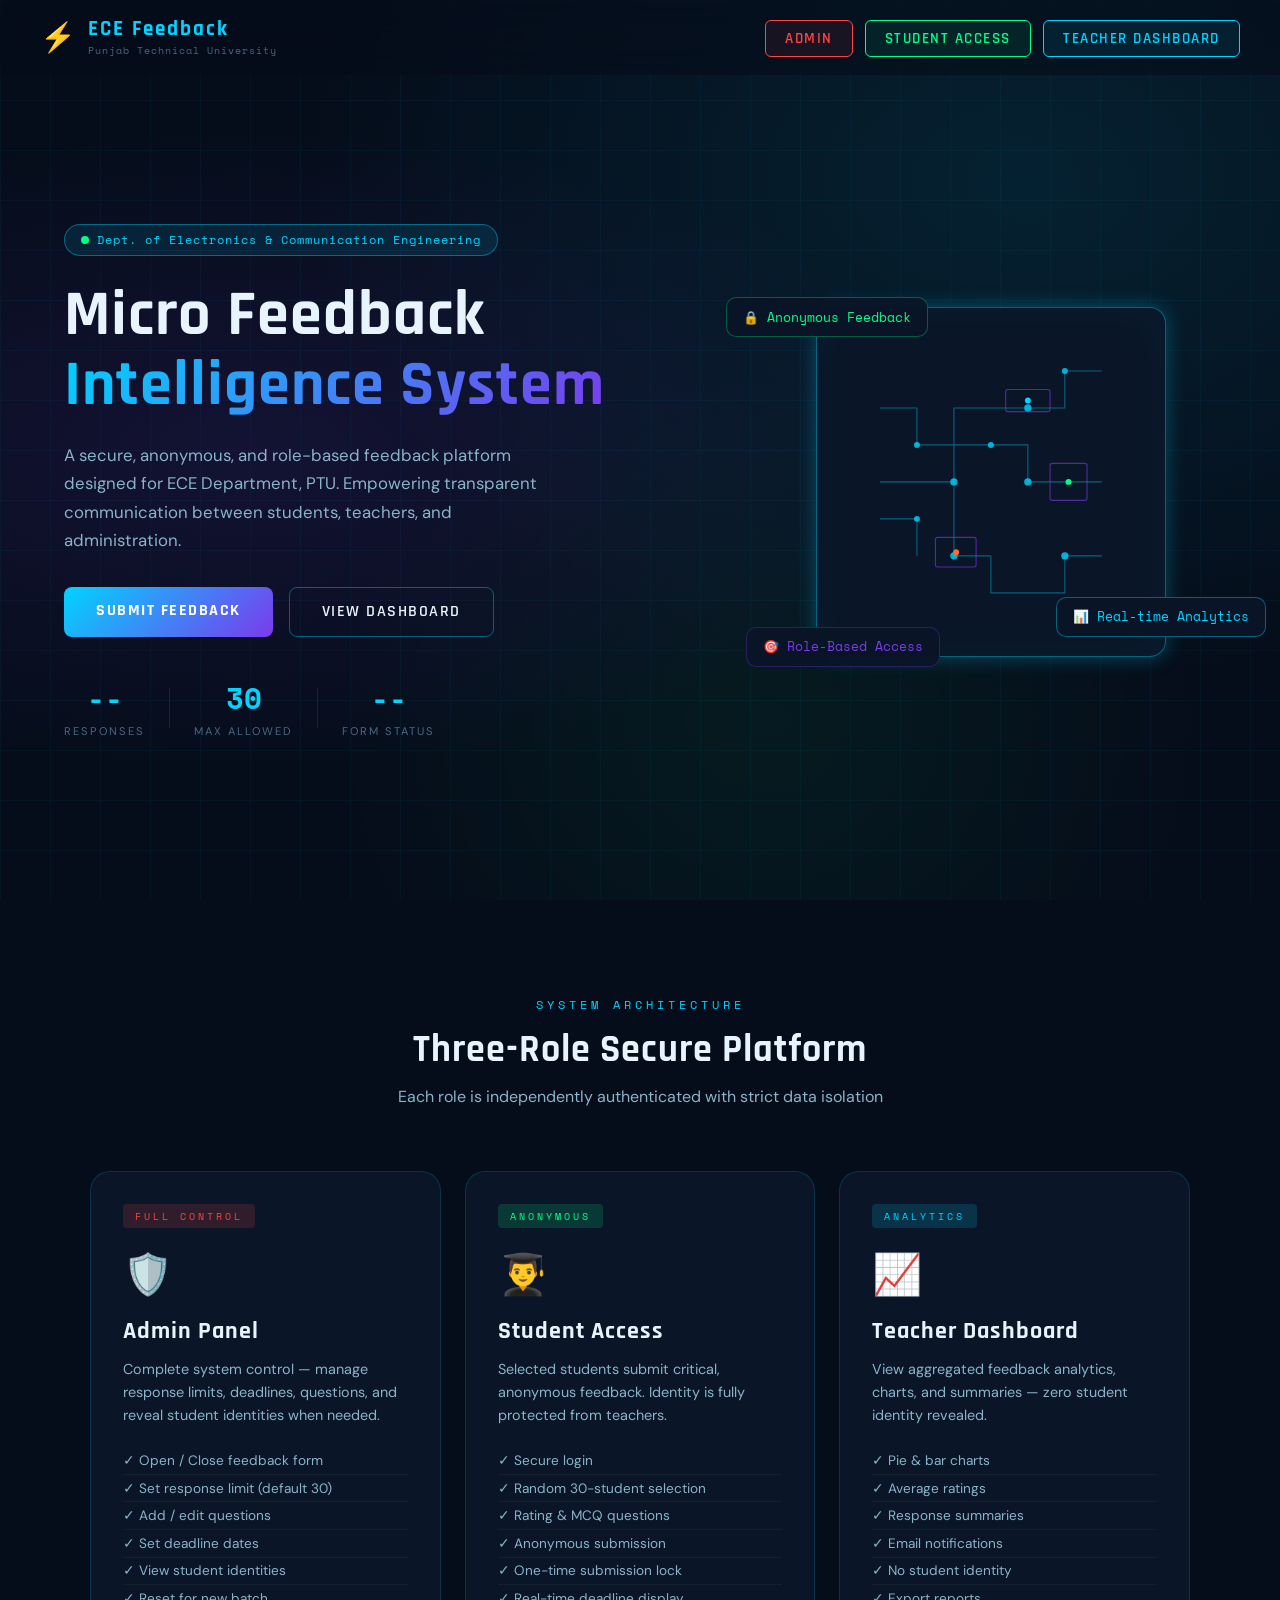
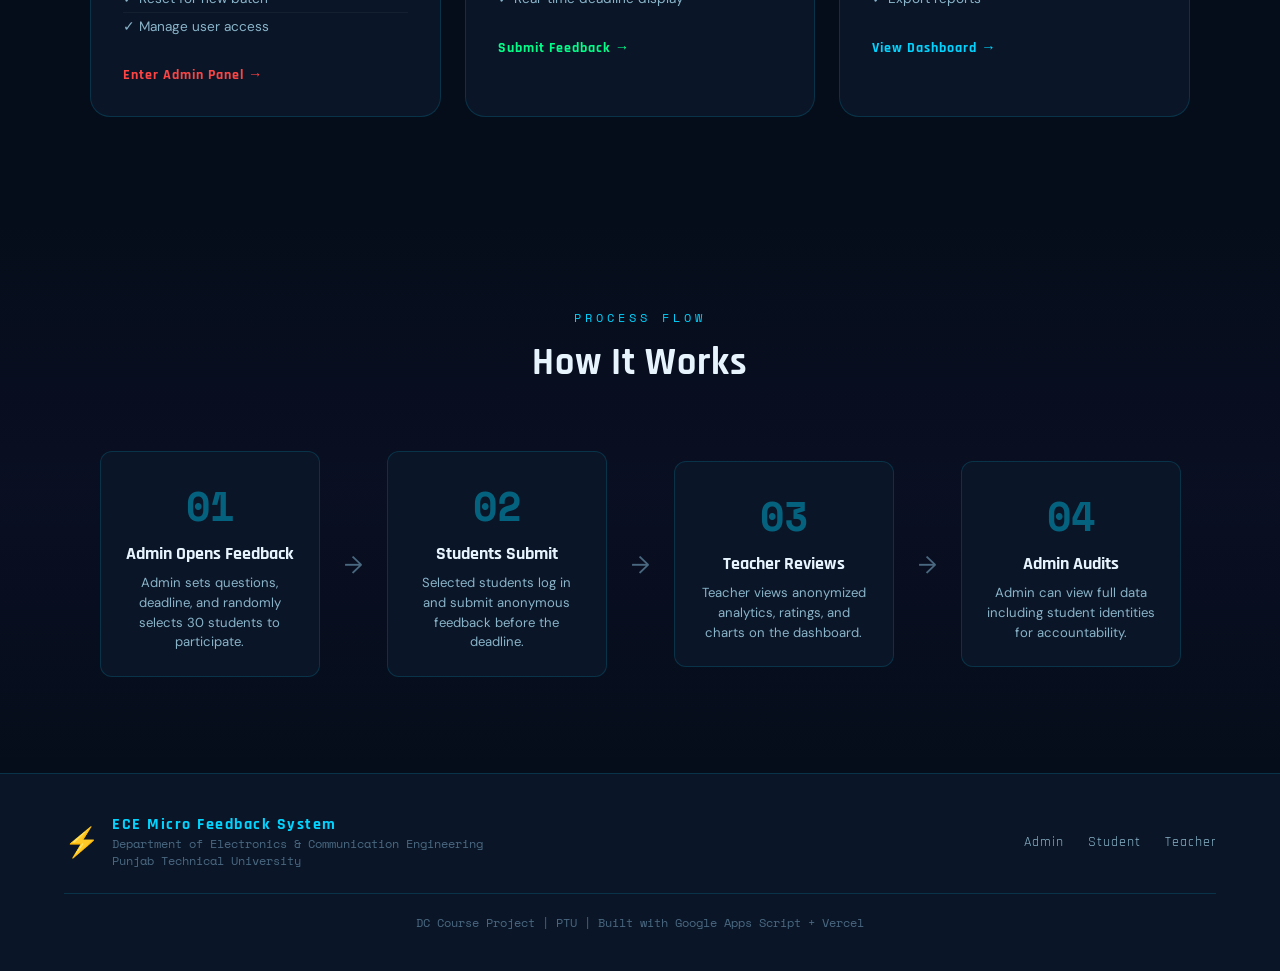
==== index.html @ 2b788782 "Add files via upload" ====
<!DOCTYPE html>
<html lang="en">
<head>
  <meta charset="UTF-8" />
  <meta name="viewport" content="width=device-width, initial-scale=1.0"/>
  <title>ECE Feedback System | PTU</title>
  <link rel="preconnect" href="https://fonts.googleapis.com">
  <link href="https://fonts.googleapis.com/css2?family=Rajdhani:wght@400;500;600;700&family=Space+Mono:wght@400;700&family=DM+Sans:wght@300;400;500;600&display=swap" rel="stylesheet">
  <link rel="stylesheet" href="src/styles/main.css">
</head>
<body>

<!-- ─── NAVBAR ─── -->
<nav class="navbar" id="navbar">
  <div class="nav-brand">
    <div class="brand-icon">⚡</div>
    <div>
      <div class="brand-title">ECE Feedback</div>
      <div class="brand-sub">Punjab Technical University</div>
    </div>
  </div>
  <ul class="nav-links">
    <li><a href="src/pages/admin.html" class="nav-btn btn-admin">Admin</a></li>
    <li><a href="src/pages/student.html" class="nav-btn btn-student">Student Access</a></li>
    <li><a href="src/pages/teacher.html" class="nav-btn btn-teacher">Teacher Dashboard</a></li>
  </ul>
  <div class="hamburger" id="hamburger">
    <span></span><span></span><span></span>
  </div>
</nav>

<!-- ─── HERO ─── -->
<section class="hero">
  <div class="hero-bg-grid"></div>
  <div class="hero-circuit"></div>
  <div class="hero-content">
    <div class="hero-badge">
      <span class="pulse-dot"></span>
      Dept. of Electronics & Communication Engineering
    </div>
    <h1 class="hero-title">
      Micro Feedback<br><span class="gradient-text">Intelligence System</span>
    </h1>
    <p class="hero-desc">
      A secure, anonymous, and role-based feedback platform designed for ECE Department, PTU.
      Empowering transparent communication between students, teachers, and administration.
    </p>
    <div class="hero-actions">
      <a href="src/pages/student.html" class="cta-primary">Submit Feedback</a>
      <a href="src/pages/teacher.html" class="cta-secondary">View Dashboard</a>
    </div>
    <div class="hero-stats">
      <div class="stat"><span class="stat-num" id="stat-responses">--</span><span class="stat-label">Responses</span></div>
      <div class="stat-divider"></div>
      <div class="stat"><span class="stat-num" id="stat-limit">30</span><span class="stat-label">Max Allowed</span></div>
      <div class="stat-divider"></div>
      <div class="stat"><span class="stat-num" id="stat-status">--</span><span class="stat-label">Form Status</span></div>
    </div>
  </div>
  <div class="hero-visual">
    <div class="circuit-board">
      <svg viewBox="0 0 400 400" xmlns="http://www.w3.org/2000/svg" class="circuit-svg">
        <!-- Circuit board paths -->
        <g stroke="#00d4ff" stroke-width="1.5" fill="none" opacity="0.4">
          <path d="M50 200 L150 200 L150 100 L250 100"/>
          <path d="M250 100 L300 100 L300 50"/>
          <path d="M300 50 L350 50"/>
          <path d="M150 200 L150 300 L200 300"/>
          <path d="M200 300 L200 350 L300 350 L300 300"/>
          <path d="M300 300 L350 300"/>
          <path d="M250 200 L350 200"/>
          <path d="M50 100 L100 100 L100 150 L200 150"/>
          <path d="M200 150 L250 150 L250 200"/>
          <path d="M100 300 L100 250 L50 250"/>
        </g>
        <!-- Nodes -->
        <g fill="#00d4ff" opacity="0.8">
          <circle cx="150" cy="200" r="5"/>
          <circle cx="250" cy="100" r="5"/>
          <circle cx="300" cy="50" r="4"/>
          <circle cx="150" cy="300" r="5"/>
          <circle cx="300" cy="300" r="5"/>
          <circle cx="250" cy="200" r="5"/>
          <circle cx="200" cy="150" r="4"/>
          <circle cx="100" cy="150" r="4"/>
          <circle cx="100" cy="250" r="4"/>
        </g>
        <!-- Chips -->
        <g fill="none" stroke="#7c3aed" stroke-width="1.5" opacity="0.6">
          <rect x="280" y="175" width="50" height="50" rx="3"/>
          <rect x="125" y="275" width="55" height="40" rx="3"/>
          <rect x="220" y="75" width="60" height="30" rx="3"/>
        </g>
        <!-- LED indicators (animated) -->
        <circle cx="305" cy="200" r="4" fill="#00ff88" class="led-blink"/>
        <circle cx="153" cy="295" r="4" fill="#ff6b35" class="led-blink" style="animation-delay:0.5s"/>
        <circle cx="250" cy="90" r="4" fill="#00d4ff" class="led-blink" style="animation-delay:1s"/>
      </svg>
    </div>
    <div class="floating-card fc1">
      <div class="fc-icon">🔒</div>
      <div>Anonymous Feedback</div>
    </div>
    <div class="floating-card fc2">
      <div class="fc-icon">📊</div>
      <div>Real-time Analytics</div>
    </div>
    <div class="floating-card fc3">
      <div class="fc-icon">🎯</div>
      <div>Role-Based Access</div>
    </div>
  </div>
</section>

<!-- ─── FEATURE CARDS ─── -->
<section class="features">
  <div class="section-header">
    <p class="section-label">SYSTEM ARCHITECTURE</p>
    <h2>Three-Role Secure Platform</h2>
    <p class="section-desc">Each role is independently authenticated with strict data isolation</p>
  </div>
  <div class="cards-grid">

    <div class="feature-card card-admin">
      <div class="card-glow"></div>
      <div class="card-badge">FULL CONTROL</div>
      <div class="card-icon">🛡️</div>
      <h3>Admin Panel</h3>
      <p>Complete system control — manage response limits, deadlines, questions, and reveal student identities when needed.</p>
      <ul class="card-features">
        <li>✓ Open / Close feedback form</li>
        <li>✓ Set response limit (default 30)</li>
        <li>✓ Add / edit questions</li>
        <li>✓ Set deadline dates</li>
        <li>✓ View student identities</li>
        <li>✓ Reset for new batch</li>
        <li>✓ Manage user access</li>
      </ul>
      <a href="src/pages/admin.html" class="card-cta">Enter Admin Panel →</a>
    </div>

    <div class="feature-card card-student">
      <div class="card-glow"></div>
      <div class="card-badge">ANONYMOUS</div>
      <div class="card-icon">👨‍🎓</div>
      <h3>Student Access</h3>
      <p>Selected students submit critical, anonymous feedback. Identity is fully protected from teachers.</p>
      <ul class="card-features">
        <li>✓ Secure login</li>
        <li>✓ Random 30-student selection</li>
        <li>✓ Rating & MCQ questions</li>
        <li>✓ Anonymous submission</li>
        <li>✓ One-time submission lock</li>
        <li>✓ Real-time deadline display</li>
      </ul>
      <a href="src/pages/student.html" class="card-cta">Submit Feedback →</a>
    </div>

    <div class="feature-card card-teacher">
      <div class="card-glow"></div>
      <div class="card-badge">ANALYTICS</div>
      <div class="card-icon">📈</div>
      <h3>Teacher Dashboard</h3>
      <p>View aggregated feedback analytics, charts, and summaries — zero student identity revealed.</p>
      <ul class="card-features">
        <li>✓ Pie & bar charts</li>
        <li>✓ Average ratings</li>
        <li>✓ Response summaries</li>
        <li>✓ Email notifications</li>
        <li>✓ No student identity</li>
        <li>✓ Export reports</li>
      </ul>
      <a href="src/pages/teacher.html" class="card-cta">View Dashboard →</a>
    </div>

  </div>
</section>

<!-- ─── HOW IT WORKS ─── -->
<section class="how-it-works">
  <div class="section-header">
    <p class="section-label">PROCESS FLOW</p>
    <h2>How It Works</h2>
  </div>
  <div class="steps">
    <div class="step">
      <div class="step-num">01</div>
      <div class="step-content">
        <h4>Admin Opens Feedback</h4>
        <p>Admin sets questions, deadline, and randomly selects 30 students to participate.</p>
      </div>
    </div>
    <div class="step-arrow">→</div>
    <div class="step">
      <div class="step-num">02</div>
      <div class="step-content">
        <h4>Students Submit</h4>
        <p>Selected students log in and submit anonymous feedback before the deadline.</p>
      </div>
    </div>
    <div class="step-arrow">→</div>
    <div class="step">
      <div class="step-num">03</div>
      <div class="step-content">
        <h4>Teacher Reviews</h4>
        <p>Teacher views anonymized analytics, ratings, and charts on the dashboard.</p>
      </div>
    </div>
    <div class="step-arrow">→</div>
    <div class="step">
      <div class="step-num">04</div>
      <div class="step-content">
        <h4>Admin Audits</h4>
        <p>Admin can view full data including student identities for accountability.</p>
      </div>
    </div>
  </div>
</section>

<!-- ─── FOOTER ─── -->
<footer class="footer">
  <div class="footer-content">
    <div class="footer-brand">
      <div class="brand-icon">⚡</div>
      <div>
        <div class="footer-title">ECE Micro Feedback System</div>
        <div class="footer-sub">Department of Electronics & Communication Engineering</div>
        <div class="footer-sub">Punjab Technical University</div>
      </div>
    </div>
    <div class="footer-links">
      <a href="src/pages/admin.html">Admin</a>
      <a href="src/pages/student.html">Student</a>
      <a href="src/pages/teacher.html">Teacher</a>
    </div>
  </div>
  <div class="footer-bottom">
    <p>DC Course Project | PTU | Built with Google Apps Script + Vercel</p>
  </div>
</footer>

<div class="mobile-menu" id="mobileMenu">
  <a href="src/pages/admin.html">Admin</a>
  <a href="src/pages/student.html">Student Access</a>
  <a href="src/pages/teacher.html">Teacher Dashboard</a>
</div>

<script src="src/utils/config.js"></script>
<script src="src/utils/api.js"></script>
<script>
  // Navbar scroll effect
  window.addEventListener('scroll', () => {
    document.getElementById('navbar').classList.toggle('scrolled', window.scrollY > 50);
  });

  // Hamburger menu
  document.getElementById('hamburger').addEventListener('click', () => {
    document.getElementById('mobileMenu').classList.toggle('open');
  });

  // Load live stats from backend
  async function loadStats() {
    try {
      const settings = await API.getSettings();
      if (settings) {
        document.getElementById('stat-responses').textContent = settings.responseCount ?? '--';
        document.getElementById('stat-limit').textContent = settings.maxResponses ?? '30';
        document.getElementById('stat-status').textContent = settings.formOpen ? 'OPEN' : 'CLOSED';
        document.getElementById('stat-status').style.color = settings.formOpen ? '#00ff88' : '#ff4444';
      }
    } catch(e) { console.log('Backend not connected yet'); }
  }
  loadStats();
</script>
</body>
</html>
---- src/styles/main.css ----
/* ═══════════════════════════════════════════════
   ECE MICRO FEEDBACK SYSTEM — MAIN STYLES
   Theme: Industrial-Tech / Circuit Board Aesthetic
   PTU Department of ECE
   ═══════════════════════════════════════════════ */

:root {
  --bg-dark: #050d1a;
  --bg-card: #0a1628;
  --bg-card2: #0d1f3c;
  --accent-cyan: #00d4ff;
  --accent-purple: #7c3aed;
  --accent-green: #00ff88;
  --accent-orange: #ff6b35;
  --accent-gold: #ffd700;
  --text-primary: #e8f4fd;
  --text-secondary: #8ab4c9;
  --text-muted: #4a6880;
  --border: rgba(0, 212, 255, 0.15);
  --border-bright: rgba(0, 212, 255, 0.4);
  --glow-cyan: 0 0 20px rgba(0, 212, 255, 0.3);
  --glow-purple: 0 0 20px rgba(124, 58, 237, 0.3);
  --font-display: 'Rajdhani', sans-serif;
  --font-mono: 'Space Mono', monospace;
  --font-body: 'DM Sans', sans-serif;
  --radius: 12px;
  --radius-lg: 20px;
}

*, *::before, *::after { box-sizing: border-box; margin: 0; padding: 0; }

body {
  background: var(--bg-dark);
  color: var(--text-primary);
  font-family: var(--font-body);
  min-height: 100vh;
  overflow-x: hidden;
}

/* ─── SCROLLBAR ─── */
::-webkit-scrollbar { width: 6px; }
::-webkit-scrollbar-track { background: var(--bg-dark); }
::-webkit-scrollbar-thumb { background: var(--accent-cyan); border-radius: 3px; }

/* ─── NAVBAR ─── */
.navbar {
  position: fixed;
  top: 0; left: 0; right: 0;
  z-index: 1000;
  display: flex;
  align-items: center;
  justify-content: space-between;
  padding: 1rem 2.5rem;
  background: rgba(5, 13, 26, 0.6);
  backdrop-filter: blur(20px);
  border-bottom: 1px solid transparent;
  transition: all 0.3s ease;
}
.navbar.scrolled {
  border-bottom-color: var(--border);
  background: rgba(5, 13, 26, 0.95);
}
.nav-brand {
  display: flex;
  align-items: center;
  gap: 0.75rem;
  text-decoration: none;
}
.brand-icon {
  font-size: 1.8rem;
  animation: pulse 2s infinite;
}
.brand-title {
  font-family: var(--font-display);
  font-size: 1.3rem;
  font-weight: 700;
  color: var(--accent-cyan);
  letter-spacing: 2px;
}
.brand-sub {
  font-size: 0.65rem;
  color: var(--text-muted);
  letter-spacing: 1px;
  font-family: var(--font-mono);
}
.nav-links {
  display: flex;
  gap: 0.75rem;
  list-style: none;
}
.nav-btn {
  padding: 0.5rem 1.2rem;
  border-radius: 6px;
  font-family: var(--font-display);
  font-weight: 600;
  font-size: 0.95rem;
  letter-spacing: 1.5px;
  text-transform: uppercase;
  text-decoration: none;
  transition: all 0.2s ease;
  border: 1.5px solid transparent;
}
.btn-admin {
  border-color: #ff4444;
  color: #ff4444;
  background: rgba(255, 68, 68, 0.08);
}
.btn-admin:hover { background: #ff4444; color: white; box-shadow: 0 0 15px rgba(255,68,68,0.4); }

.btn-student {
  border-color: var(--accent-green);
  color: var(--accent-green);
  background: rgba(0, 255, 136, 0.08);
}
.btn-student:hover { background: var(--accent-green); color: #000; box-shadow: 0 0 15px rgba(0,255,136,0.4); }

.btn-teacher {
  border-color: var(--accent-cyan);
  color: var(--accent-cyan);
  background: rgba(0, 212, 255, 0.08);
}
.btn-teacher:hover { background: var(--accent-cyan); color: #000; box-shadow: var(--glow-cyan); }

.hamburger { display: none; flex-direction: column; gap: 5px; cursor: pointer; }
.hamburger span { width: 25px; height: 2px; background: var(--accent-cyan); border-radius: 2px; transition: 0.3s; }

/* ─── HERO ─── */
.hero {
  min-height: 100vh;
  display: flex;
  align-items: center;
  justify-content: space-between;
  padding: 8rem 5% 4rem;
  position: relative;
  overflow: hidden;
  gap: 2rem;
}

.hero-bg-grid {
  position: absolute;
  inset: 0;
  background-image: 
    linear-gradient(rgba(0, 212, 255, 0.04) 1px, transparent 1px),
    linear-gradient(90deg, rgba(0, 212, 255, 0.04) 1px, transparent 1px);
  background-size: 50px 50px;
  animation: gridMove 20s linear infinite;
}

@keyframes gridMove {
  0% { transform: translateY(0); }
  100% { transform: translateY(50px); }
}

.hero-circuit {
  position: absolute;
  inset: 0;
  background: 
    radial-gradient(ellipse at 20% 50%, rgba(124, 58, 237, 0.12) 0%, transparent 50%),
    radial-gradient(ellipse at 80% 20%, rgba(0, 212, 255, 0.10) 0%, transparent 50%),
    radial-gradient(ellipse at 60% 80%, rgba(0, 255, 136, 0.06) 0%, transparent 40%);
}

.hero-content {
  flex: 1;
  max-width: 600px;
  position: relative;
  z-index: 2;
}

.hero-badge {
  display: inline-flex;
  align-items: center;
  gap: 0.5rem;
  background: rgba(0, 212, 255, 0.1);
  border: 1px solid var(--border-bright);
  padding: 0.4rem 1rem;
  border-radius: 50px;
  font-size: 0.75rem;
  font-family: var(--font-mono);
  letter-spacing: 1px;
  color: var(--accent-cyan);
  margin-bottom: 1.5rem;
}

.pulse-dot {
  width: 8px; height: 8px;
  background: var(--accent-green);
  border-radius: 50%;
  animation: pulseDot 1.5s infinite;
}
@keyframes pulseDot {
  0%, 100% { opacity: 1; transform: scale(1); }
  50% { opacity: 0.5; transform: scale(0.7); }
}

.hero-title {
  font-family: var(--font-display);
  font-size: clamp(2.5rem, 5vw, 4rem);
  font-weight: 700;
  line-height: 1.1;
  margin-bottom: 1.25rem;
  letter-spacing: 1px;
}

.gradient-text {
  background: linear-gradient(135deg, var(--accent-cyan), var(--accent-purple));
  -webkit-background-clip: text;
  -webkit-text-fill-color: transparent;
  background-clip: text;
}

.hero-desc {
  font-size: 1.05rem;
  color: var(--text-secondary);
  line-height: 1.7;
  margin-bottom: 2rem;
  max-width: 500px;
}

.hero-actions {
  display: flex;
  gap: 1rem;
  margin-bottom: 2.5rem;
  flex-wrap: wrap;
}

.cta-primary {
  padding: 0.85rem 2rem;
  background: linear-gradient(135deg, var(--accent-cyan), var(--accent-purple));
  color: white;
  border-radius: 8px;
  font-family: var(--font-display);
  font-weight: 700;
  font-size: 1rem;
  letter-spacing: 1.5px;
  text-decoration: none;
  transition: all 0.2s;
  text-transform: uppercase;
}
.cta-primary:hover { transform: translateY(-2px); box-shadow: 0 8px 25px rgba(0,212,255,0.3); }

.cta-secondary {
  padding: 0.85rem 2rem;
  background: transparent;
  color: var(--text-primary);
  border: 1.5px solid var(--border-bright);
  border-radius: 8px;
  font-family: var(--font-display);
  font-weight: 600;
  font-size: 1rem;
  letter-spacing: 1.5px;
  text-decoration: none;
  transition: all 0.2s;
  text-transform: uppercase;
}
.cta-secondary:hover { border-color: var(--accent-cyan); color: var(--accent-cyan); background: rgba(0,212,255,0.05); }

.hero-stats {
  display: flex;
  align-items: center;
  gap: 1.5rem;
}
.stat { text-align: center; }
.stat-num {
  display: block;
  font-family: var(--font-mono);
  font-size: 1.8rem;
  font-weight: 700;
  color: var(--accent-cyan);
}
.stat-label {
  font-size: 0.7rem;
  letter-spacing: 2px;
  color: var(--text-muted);
  text-transform: uppercase;
}
.stat-divider { width: 1px; height: 40px; background: var(--border); }

/* ─── HERO VISUAL ─── */
.hero-visual {
  flex: 1;
  max-width: 450px;
  position: relative;
  display: flex;
  align-items: center;
  justify-content: center;
}

.circuit-board {
  width: 350px;
  height: 350px;
  background: var(--bg-card);
  border: 1px solid var(--border-bright);
  border-radius: 16px;
  display: flex;
  align-items: center;
  justify-content: center;
  position: relative;
  box-shadow: var(--glow-cyan), inset 0 0 50px rgba(0,212,255,0.03);
}

.circuit-svg { width: 85%; height: 85%; }

.led-blink {
  animation: ledBlink 2s ease-in-out infinite;
}
@keyframes ledBlink {
  0%, 100% { opacity: 1; }
  50% { opacity: 0.2; }
}

.floating-card {
  position: absolute;
  background: rgba(10, 22, 40, 0.95);
  border: 1px solid var(--border-bright);
  border-radius: 10px;
  padding: 0.6rem 1rem;
  font-size: 0.8rem;
  font-family: var(--font-mono);
  display: flex;
  align-items: center;
  gap: 0.5rem;
  backdrop-filter: blur(10px);
  animation: float 3s ease-in-out infinite;
  white-space: nowrap;
}
.fc1 { top: -10px; left: -40px; animation-delay: 0s; color: var(--accent-green); border-color: rgba(0,255,136,0.3); }
.fc2 { bottom: 20px; right: -50px; animation-delay: 1s; color: var(--accent-cyan); }
.fc3 { bottom: -10px; left: -20px; animation-delay: 2s; color: var(--accent-purple); border-color: rgba(124,58,237,0.3); }

@keyframes float {
  0%, 100% { transform: translateY(0); }
  50% { transform: translateY(-8px); }
}

/* ─── FEATURES SECTION ─── */
.features {
  padding: 6rem 5%;
}

.section-header {
  text-align: center;
  margin-bottom: 4rem;
}
.section-label {
  font-family: var(--font-mono);
  font-size: 0.75rem;
  letter-spacing: 4px;
  color: var(--accent-cyan);
  margin-bottom: 0.75rem;
}
.section-header h2 {
  font-family: var(--font-display);
  font-size: clamp(1.8rem, 3vw, 2.8rem);
  font-weight: 700;
  letter-spacing: 1px;
  margin-bottom: 0.75rem;
}
.section-desc {
  color: var(--text-secondary);
  font-size: 1rem;
}

.cards-grid {
  display: grid;
  grid-template-columns: repeat(auto-fit, minmax(300px, 1fr));
  gap: 1.5rem;
  max-width: 1100px;
  margin: 0 auto;
}

.feature-card {
  background: var(--bg-card);
  border-radius: var(--radius-lg);
  padding: 2rem;
  border: 1px solid var(--border);
  position: relative;
  overflow: hidden;
  transition: all 0.3s ease;
}
.feature-card:hover {
  transform: translateY(-5px);
  border-color: var(--border-bright);
}

.card-glow {
  position: absolute;
  top: -50%;
  left: -50%;
  width: 200%;
  height: 200%;
  opacity: 0;
  transition: opacity 0.3s;
  border-radius: 50%;
  pointer-events: none;
}
.card-admin .card-glow { background: radial-gradient(circle, rgba(255,68,68,0.08) 0%, transparent 60%); }
.card-student .card-glow { background: radial-gradient(circle, rgba(0,255,136,0.08) 0%, transparent 60%); }
.card-teacher .card-glow { background: radial-gradient(circle, rgba(0,212,255,0.08) 0%, transparent 60%); }
.feature-card:hover .card-glow { opacity: 1; }

.card-badge {
  display: inline-block;
  font-family: var(--font-mono);
  font-size: 0.65rem;
  letter-spacing: 3px;
  padding: 0.25rem 0.75rem;
  border-radius: 4px;
  margin-bottom: 1.25rem;
}
.card-admin .card-badge { background: rgba(255,68,68,0.15); color: #ff4444; }
.card-student .card-badge { background: rgba(0,255,136,0.15); color: var(--accent-green); }
.card-teacher .card-badge { background: rgba(0,212,255,0.15); color: var(--accent-cyan); }

.card-icon { font-size: 2.5rem; margin-bottom: 1rem; }

.feature-card h3 {
  font-family: var(--font-display);
  font-size: 1.5rem;
  font-weight: 700;
  letter-spacing: 1px;
  margin-bottom: 0.75rem;
}

.feature-card p {
  color: var(--text-secondary);
  font-size: 0.9rem;
  line-height: 1.6;
  margin-bottom: 1.25rem;
}

.card-features {
  list-style: none;
  margin-bottom: 1.5rem;
}
.card-features li {
  font-size: 0.85rem;
  color: var(--text-secondary);
  padding: 0.3rem 0;
  border-bottom: 1px solid rgba(255,255,255,0.04);
}
.card-features li:last-child { border-bottom: none; }

.card-cta {
  font-family: var(--font-display);
  font-weight: 700;
  font-size: 0.9rem;
  letter-spacing: 1px;
  text-decoration: none;
  transition: all 0.2s;
}
.card-admin .card-cta { color: #ff4444; }
.card-student .card-cta { color: var(--accent-green); }
.card-teacher .card-cta { color: var(--accent-cyan); }
.card-cta:hover { opacity: 0.7; }

/* ─── HOW IT WORKS ─── */
.how-it-works {
  padding: 6rem 5%;
  background: linear-gradient(180deg, transparent, rgba(124,58,237,0.04), transparent);
}

.steps {
  display: flex;
  align-items: center;
  justify-content: center;
  gap: 1rem;
  flex-wrap: wrap;
  max-width: 1100px;
  margin: 0 auto;
}

.step {
  background: var(--bg-card);
  border: 1px solid var(--border);
  border-radius: var(--radius);
  padding: 1.5rem;
  max-width: 220px;
  text-align: center;
  transition: border-color 0.3s;
}
.step:hover { border-color: var(--border-bright); }

.step-num {
  font-family: var(--font-mono);
  font-size: 2.5rem;
  font-weight: 700;
  color: var(--accent-cyan);
  opacity: 0.4;
  margin-bottom: 0.5rem;
}
.step-content h4 {
  font-family: var(--font-display);
  font-size: 1.1rem;
  font-weight: 700;
  margin-bottom: 0.5rem;
}
.step-content p { font-size: 0.82rem; color: var(--text-secondary); line-height: 1.5; }

.step-arrow {
  font-size: 1.5rem;
  color: var(--text-muted);
  padding: 0 0.5rem;
}

/* ─── FOOTER ─── */
.footer {
  background: var(--bg-card);
  border-top: 1px solid var(--border);
  padding: 2.5rem 5%;
}
.footer-content {
  display: flex;
  align-items: center;
  justify-content: space-between;
  flex-wrap: wrap;
  gap: 1.5rem;
  margin-bottom: 1.5rem;
}
.footer-brand {
  display: flex;
  align-items: center;
  gap: 0.75rem;
}
.footer-title {
  font-family: var(--font-display);
  font-size: 1rem;
  font-weight: 700;
  color: var(--accent-cyan);
  letter-spacing: 1.5px;
}
.footer-sub {
  font-size: 0.72rem;
  color: var(--text-muted);
  font-family: var(--font-mono);
}
.footer-links {
  display: flex;
  gap: 1.5rem;
}
.footer-links a {
  color: var(--text-secondary);
  text-decoration: none;
  font-family: var(--font-display);
  font-size: 0.9rem;
  letter-spacing: 1px;
  transition: color 0.2s;
}
.footer-links a:hover { color: var(--accent-cyan); }
.footer-bottom {
  text-align: center;
  border-top: 1px solid var(--border);
  padding-top: 1.25rem;
  font-size: 0.75rem;
  color: var(--text-muted);
  font-family: var(--font-mono);
}

/* ─── MOBILE MENU ─── */
.mobile-menu {
  display: none;
  position: fixed;
  top: 70px; left: 0; right: 0;
  background: rgba(5, 13, 26, 0.97);
  border-bottom: 1px solid var(--border);
  flex-direction: column;
  padding: 1rem 2rem;
  gap: 0.75rem;
  z-index: 999;
  backdrop-filter: blur(20px);
}
.mobile-menu.open { display: flex; }
.mobile-menu a {
  color: var(--text-primary);
  text-decoration: none;
  font-family: var(--font-display);
  font-size: 1rem;
  letter-spacing: 1px;
  padding: 0.5rem 0;
  border-bottom: 1px solid var(--border);
}

/* ─── UTILITIES ─── */
@keyframes pulse { 0%, 100% { opacity: 1; } 50% { opacity: 0.6; } }

/* ─── LOGIN MODAL SHARED ─── */
.modal-overlay {
  position: fixed;
  inset: 0;
  background: rgba(0,0,0,0.8);
  backdrop-filter: blur(10px);
  z-index: 2000;
  display: flex;
  align-items: center;
  justify-content: center;
  padding: 1rem;
}
.modal-box {
  background: var(--bg-card);
  border: 1px solid var(--border-bright);
  border-radius: var(--radius-lg);
  padding: 2.5rem;
  width: 100%;
  max-width: 400px;
  position: relative;
}
.modal-icon { font-size: 2.5rem; text-align: center; margin-bottom: 0.75rem; }
.modal-title {
  font-family: var(--font-display);
  font-size: 1.6rem;
  font-weight: 700;
  letter-spacing: 2px;
  text-align: center;
  margin-bottom: 0.25rem;
}
.modal-sub { font-size: 0.8rem; color: var(--text-muted); text-align: center; font-family: var(--font-mono); margin-bottom: 1.75rem; }

.form-group { margin-bottom: 1.25rem; }
.form-group label {
  display: block;
  font-size: 0.8rem;
  letter-spacing: 2px;
  color: var(--text-muted);
  font-family: var(--font-mono);
  margin-bottom: 0.5rem;
}
.form-group input, .form-group select, .form-group textarea {
  width: 100%;
  background: rgba(255,255,255,0.04);
  border: 1px solid var(--border);
  border-radius: 8px;
  padding: 0.75rem 1rem;
  color: var(--text-primary);
  font-family: var(--font-body);
  font-size: 0.95rem;
  transition: border-color 0.2s;
  outline: none;
}
.form-group input:focus, .form-group select:focus, .form-group textarea:focus {
  border-color: var(--accent-cyan);
  box-shadow: 0 0 0 3px rgba(0,212,255,0.08);
}
.form-group select option { background: var(--bg-card2); }

.btn-submit {
  width: 100%;
  padding: 0.9rem;
  border: none;
  border-radius: 8px;
  font-family: var(--font-display);
  font-weight: 700;
  font-size: 1rem;
  letter-spacing: 2px;
  text-transform: uppercase;
  cursor: pointer;
  transition: all 0.2s;
  margin-top: 0.5rem;
}

.btn-admin-submit { background: linear-gradient(135deg, #ff4444, #c00); color: white; }
.btn-admin-submit:hover { box-shadow: 0 0 20px rgba(255,68,68,0.4); }

.btn-student-submit { background: linear-gradient(135deg, var(--accent-green), #00aa55); color: #000; }
.btn-student-submit:hover { box-shadow: 0 0 20px rgba(0,255,136,0.4); }

.btn-teacher-submit { background: linear-gradient(135deg, var(--accent-cyan), #0080aa); color: #000; }
.btn-teacher-submit:hover { box-shadow: 0 0 20px rgba(0,212,255,0.4); }

.error-msg {
  background: rgba(255,68,68,0.1);
  border: 1px solid rgba(255,68,68,0.3);
  border-radius: 6px;
  padding: 0.75rem;
  font-size: 0.85rem;
  color: #ff6b6b;
  text-align: center;
  margin-top: 0.75rem;
  display: none;
}

/* ─── DASHBOARD LAYOUT ─── */
.dashboard {
  min-height: 100vh;
  padding-top: 80px;
}
.dash-header {
  padding: 2rem 4%;
  border-bottom: 1px solid var(--border);
  display: flex;
  align-items: center;
  justify-content: space-between;
  flex-wrap: wrap;
  gap: 1rem;
}
.dash-title {
  font-family: var(--font-display);
  font-size: 1.8rem;
  font-weight: 700;
  letter-spacing: 2px;
}
.dash-body { padding: 2rem 4%; }

/* ─── PANEL GRID ─── */
.panel-grid {
  display: grid;
  grid-template-columns: repeat(auto-fit, minmax(280px, 1fr));
  gap: 1.25rem;
  margin-bottom: 2rem;
}
.panel {
  background: var(--bg-card);
  border: 1px solid var(--border);
  border-radius: var(--radius);
  padding: 1.5rem;
}
.panel-title {
  font-family: var(--font-display);
  font-size: 1rem;
  letter-spacing: 2px;
  color: var(--text-muted);
  margin-bottom: 1.25rem;
  text-transform: uppercase;
  display: flex;
  align-items: center;
  gap: 0.5rem;
}
.panel-title::before {
  content: '';
  display: inline-block;
  width: 3px;
  height: 14px;
  background: var(--accent-cyan);
  border-radius: 2px;
}

/* ─── STATS ROW ─── */
.stats-row {
  display: grid;
  grid-template-columns: repeat(auto-fit, minmax(150px, 1fr));
  gap: 1rem;
  margin-bottom: 2rem;
}
.stat-card {
  background: var(--bg-card);
  border: 1px solid var(--border);
  border-radius: var(--radius);
  padding: 1.25rem;
  text-align: center;
}
.stat-card-num {
  font-family: var(--font-mono);
  font-size: 2rem;
  font-weight: 700;
  color: var(--accent-cyan);
  display: block;
}
.stat-card-label {
  font-size: 0.72rem;
  letter-spacing: 2px;
  color: var(--text-muted);
  text-transform: uppercase;
  margin-top: 0.25rem;
}

/* ─── TABLE ─── */
.table-wrap { overflow-x: auto; }
.data-table {
  width: 100%;
  border-collapse: collapse;
  font-size: 0.88rem;
}
.data-table th {
  padding: 0.75rem 1rem;
  font-family: var(--font-mono);
  font-size: 0.7rem;
  letter-spacing: 2px;
  color: var(--text-muted);
  text-transform: uppercase;
  text-align: left;
  border-bottom: 1px solid var(--border);
}
.data-table td {
  padding: 0.75rem 1rem;
  border-bottom: 1px solid rgba(255,255,255,0.04);
  color: var(--text-secondary);
}
.data-table tr:hover td { background: rgba(0,212,255,0.03); }

/* ─── TOGGLE/SWITCH ─── */
.toggle-wrap { display: flex; align-items: center; justify-content: space-between; }
.toggle {
  position: relative;
  width: 52px;
  height: 28px;
  cursor: pointer;
}
.toggle input { opacity: 0; width: 0; height: 0; }
.toggle-slider {
  position: absolute;
  inset: 0;
  background: rgba(255,255,255,0.1);
  border-radius: 28px;
  transition: 0.3s;
  border: 1px solid var(--border);
}
.toggle-slider::before {
  content: '';
  position: absolute;
  width: 22px;
  height: 22px;
  left: 3px;
  top: 2px;
  background: #888;
  border-radius: 50%;
  transition: 0.3s;
}
.toggle input:checked + .toggle-slider { background: rgba(0,255,136,0.2); border-color: var(--accent-green); }
.toggle input:checked + .toggle-slider::before {
  transform: translateX(24px);
  background: var(--accent-green);
}

/* ─── BADGE ─── */
.badge {
  display: inline-block;
  padding: 0.25rem 0.6rem;
  border-radius: 4px;
  font-size: 0.7rem;
  font-family: var(--font-mono);
  letter-spacing: 1px;
}
.badge-open { background: rgba(0,255,136,0.15); color: var(--accent-green); }
.badge-closed { background: rgba(255,68,68,0.15); color: #ff6b6b; }
.badge-selected { background: rgba(0,212,255,0.15); color: var(--accent-cyan); }
.badge-pending { background: rgba(255,107,53,0.15); color: var(--accent-orange); }
.badge-submitted { background: rgba(0,255,136,0.15); color: var(--accent-green); }

/* ─── RATING STARS ─── */
.star-rating { display: flex; gap: 0.4rem; flex-wrap: wrap; }
.star {
  font-size: 1.8rem;
  cursor: pointer;
  transition: all 0.15s;
  color: var(--text-muted);
  user-select: none;
}
.star.active { color: var(--accent-gold); text-shadow: 0 0 8px rgba(255,215,0,0.5); }
.star:hover { transform: scale(1.2); }

/* ─── QUESTION BLOCK ─── */
.question-block {
  background: var(--bg-card);
  border: 1px solid var(--border);
  border-radius: var(--radius);
  padding: 1.5rem;
  margin-bottom: 1.25rem;
}
.question-text {
  font-family: var(--font-display);
  font-size: 1.05rem;
  font-weight: 600;
  letter-spacing: 0.5px;
  margin-bottom: 1rem;
}
.q-number {
  display: inline-block;
  background: rgba(0,212,255,0.15);
  color: var(--accent-cyan);
  border-radius: 4px;
  padding: 0.1rem 0.5rem;
  font-family: var(--font-mono);
  font-size: 0.75rem;
  margin-right: 0.5rem;
}

/* ─── MCQ OPTIONS ─── */
.mcq-option {
  display: flex;
  align-items: center;
  gap: 0.75rem;
  padding: 0.6rem 1rem;
  background: rgba(255,255,255,0.03);
  border: 1px solid var(--border);
  border-radius: 8px;
  margin-bottom: 0.5rem;
  cursor: pointer;
  transition: all 0.2s;
}
.mcq-option:hover { border-color: var(--border-bright); background: rgba(0,212,255,0.05); }
.mcq-option input[type="radio"], .mcq-option input[type="checkbox"] { accent-color: var(--accent-cyan); }
.mcq-option.selected { border-color: var(--accent-cyan); background: rgba(0,212,255,0.08); }

/* ─── CHART CONTAINERS ─── */
.chart-wrap {
  background: var(--bg-card);
  border: 1px solid var(--border);
  border-radius: var(--radius);
  padding: 1.5rem;
  margin-bottom: 1.5rem;
}
.chart-title {
  font-family: var(--font-display);
  font-size: 1rem;
  letter-spacing: 1.5px;
  color: var(--text-secondary);
  margin-bottom: 1.25rem;
}

/* ─── LOADING ─── */
.loading {
  display: flex;
  align-items: center;
  justify-content: center;
  padding: 3rem;
  gap: 0.75rem;
  color: var(--text-muted);
  font-family: var(--font-mono);
  font-size: 0.85rem;
}
.spinner {
  width: 20px;
  height: 20px;
  border: 2px solid var(--border);
  border-top-color: var(--accent-cyan);
  border-radius: 50%;
  animation: spin 0.8s linear infinite;
}
@keyframes spin { to { transform: rotate(360deg); } }

/* ─── RESPONSIVE ─── */
@media (max-width: 768px) {
  .nav-links { display: none; }
  .hamburger { display: flex; }
  .hero {
    flex-direction: column;
    padding: 7rem 5% 3rem;
    text-align: center;
  }
  .hero-content { max-width: 100%; }
  .hero-badge { font-size: 0.65rem; }
  .hero-desc { max-width: 100%; }
  .hero-actions { justify-content: center; }
  .hero-stats { justify-content: center; }
  .hero-visual { display: none; }
  .step-arrow { display: none; }
  .steps { flex-direction: column; align-items: center; }
  .footer-content { flex-direction: column; }
  .dash-header { flex-direction: column; align-items: flex-start; }
}

/* ─── NOTIFICATION TOAST ─── */
.toast {
  position: fixed;
  bottom: 2rem;
  right: 2rem;
  background: var(--bg-card);
  border: 1px solid var(--border-bright);
  border-radius: var(--radius);
  padding: 1rem 1.5rem;
  font-family: var(--font-mono);
  font-size: 0.85rem;
  z-index: 9999;
  transform: translateY(100px);
  opacity: 0;
  transition: all 0.3s;
  max-width: 300px;
}
.toast.show { transform: translateY(0); opacity: 1; }
.toast-success { border-color: rgba(0,255,136,0.5); color: var(--accent-green); }
.toast-error { border-color: rgba(255,68,68,0.5); color: #ff6b6b; }
.toast-info { border-color: var(--border-bright); color: var(--accent-cyan); }
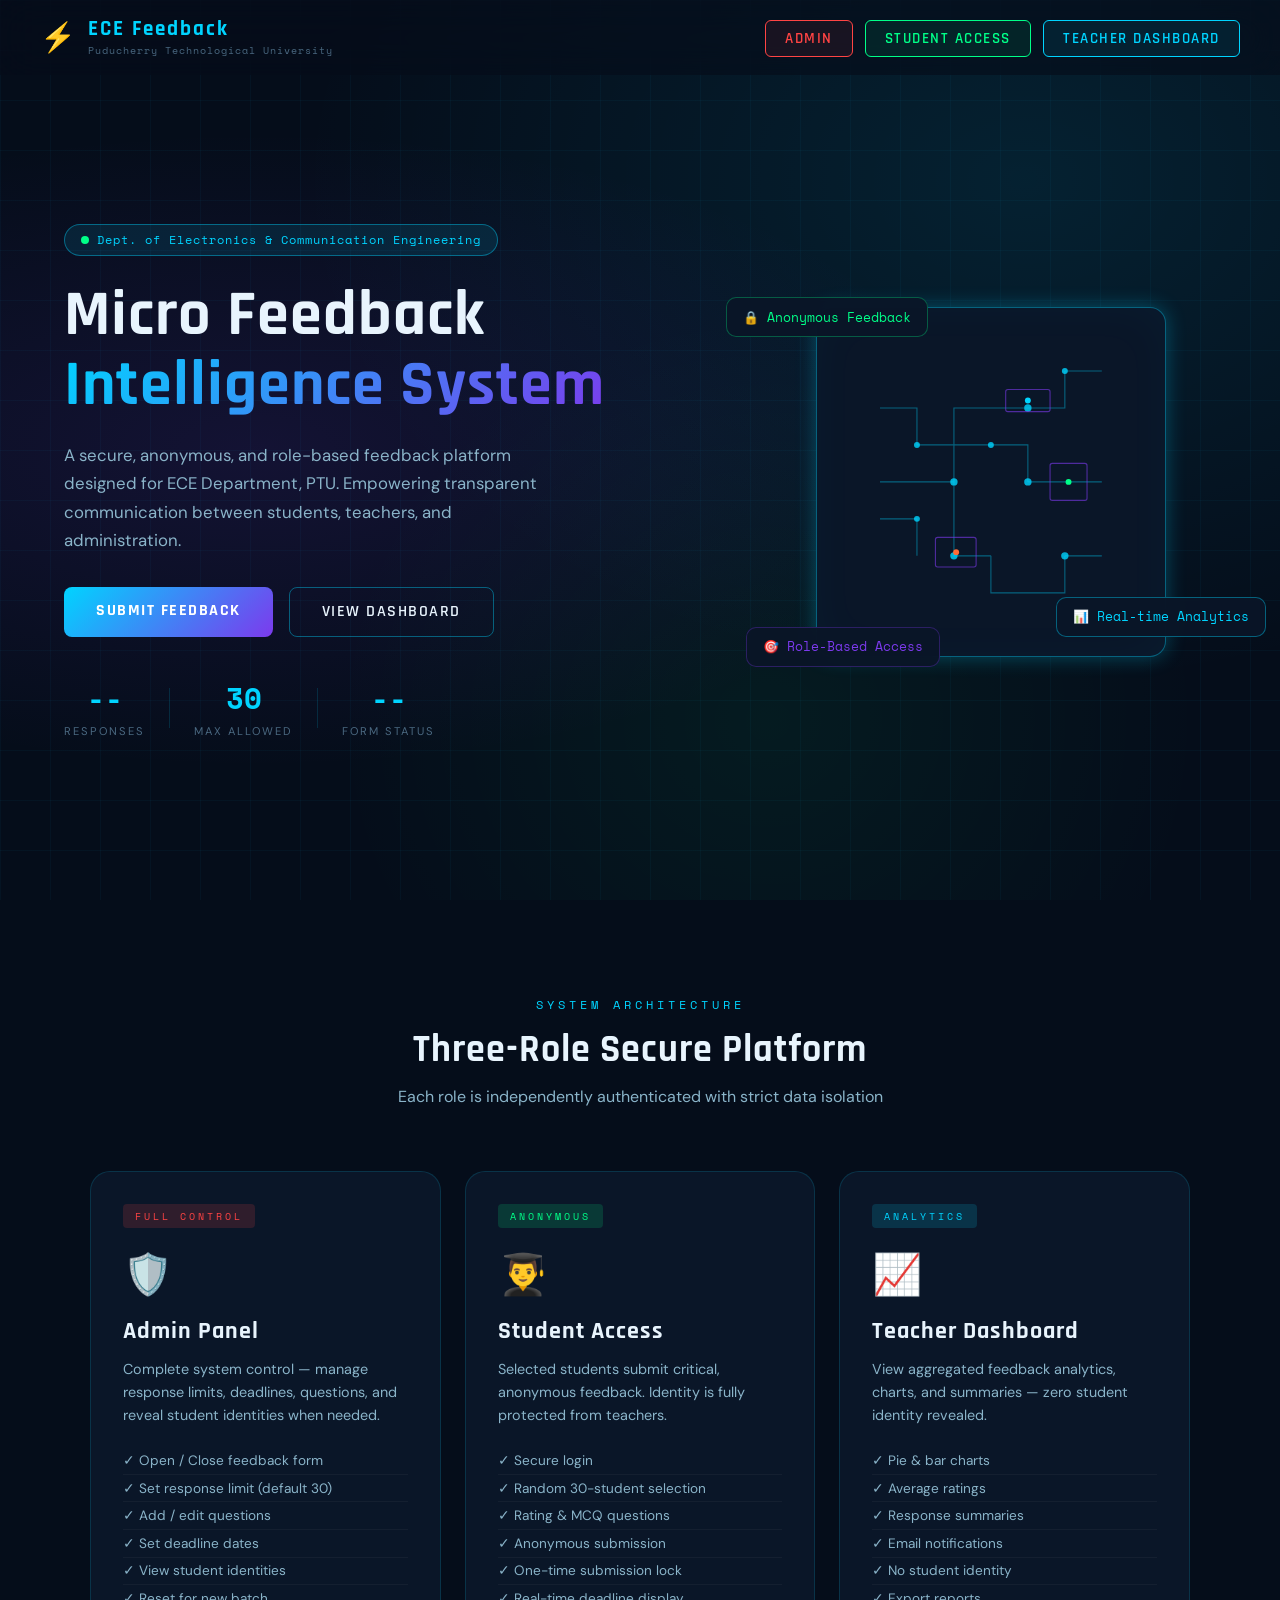
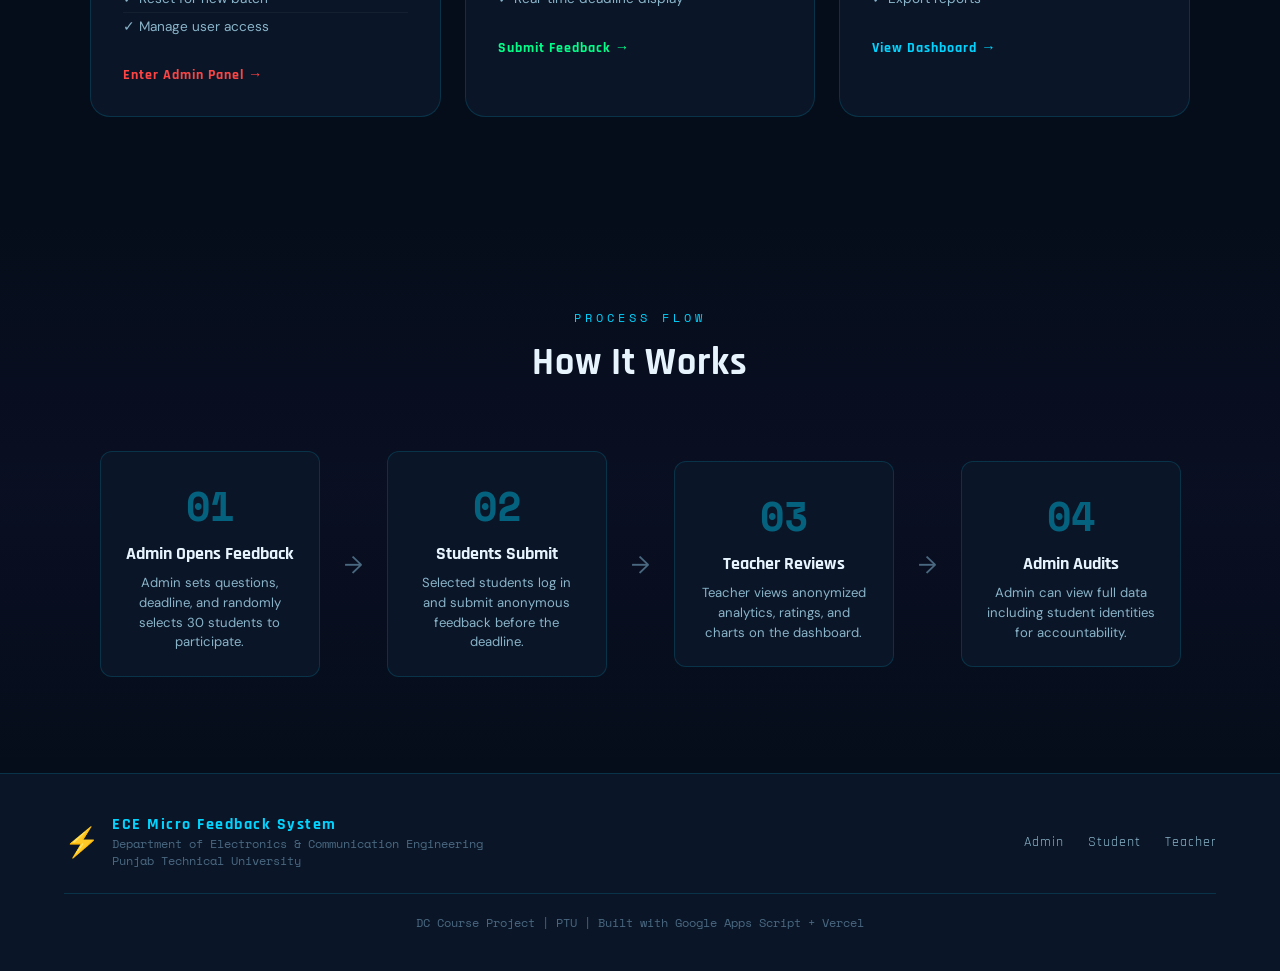
==== commit 7fc04392: "Update index.html" ====
--- a/index.html
+++ b/index.html
@@ -16,7 +16,7 @@
     <div class="brand-icon">⚡</div>
     <div>
       <div class="brand-title">ECE Feedback</div>
-      <div class="brand-sub">Punjab Technical University</div>
+      <div class="brand-sub">Puducherry Technological University</div>
     </div>
   </div>
   <ul class="nav-links">
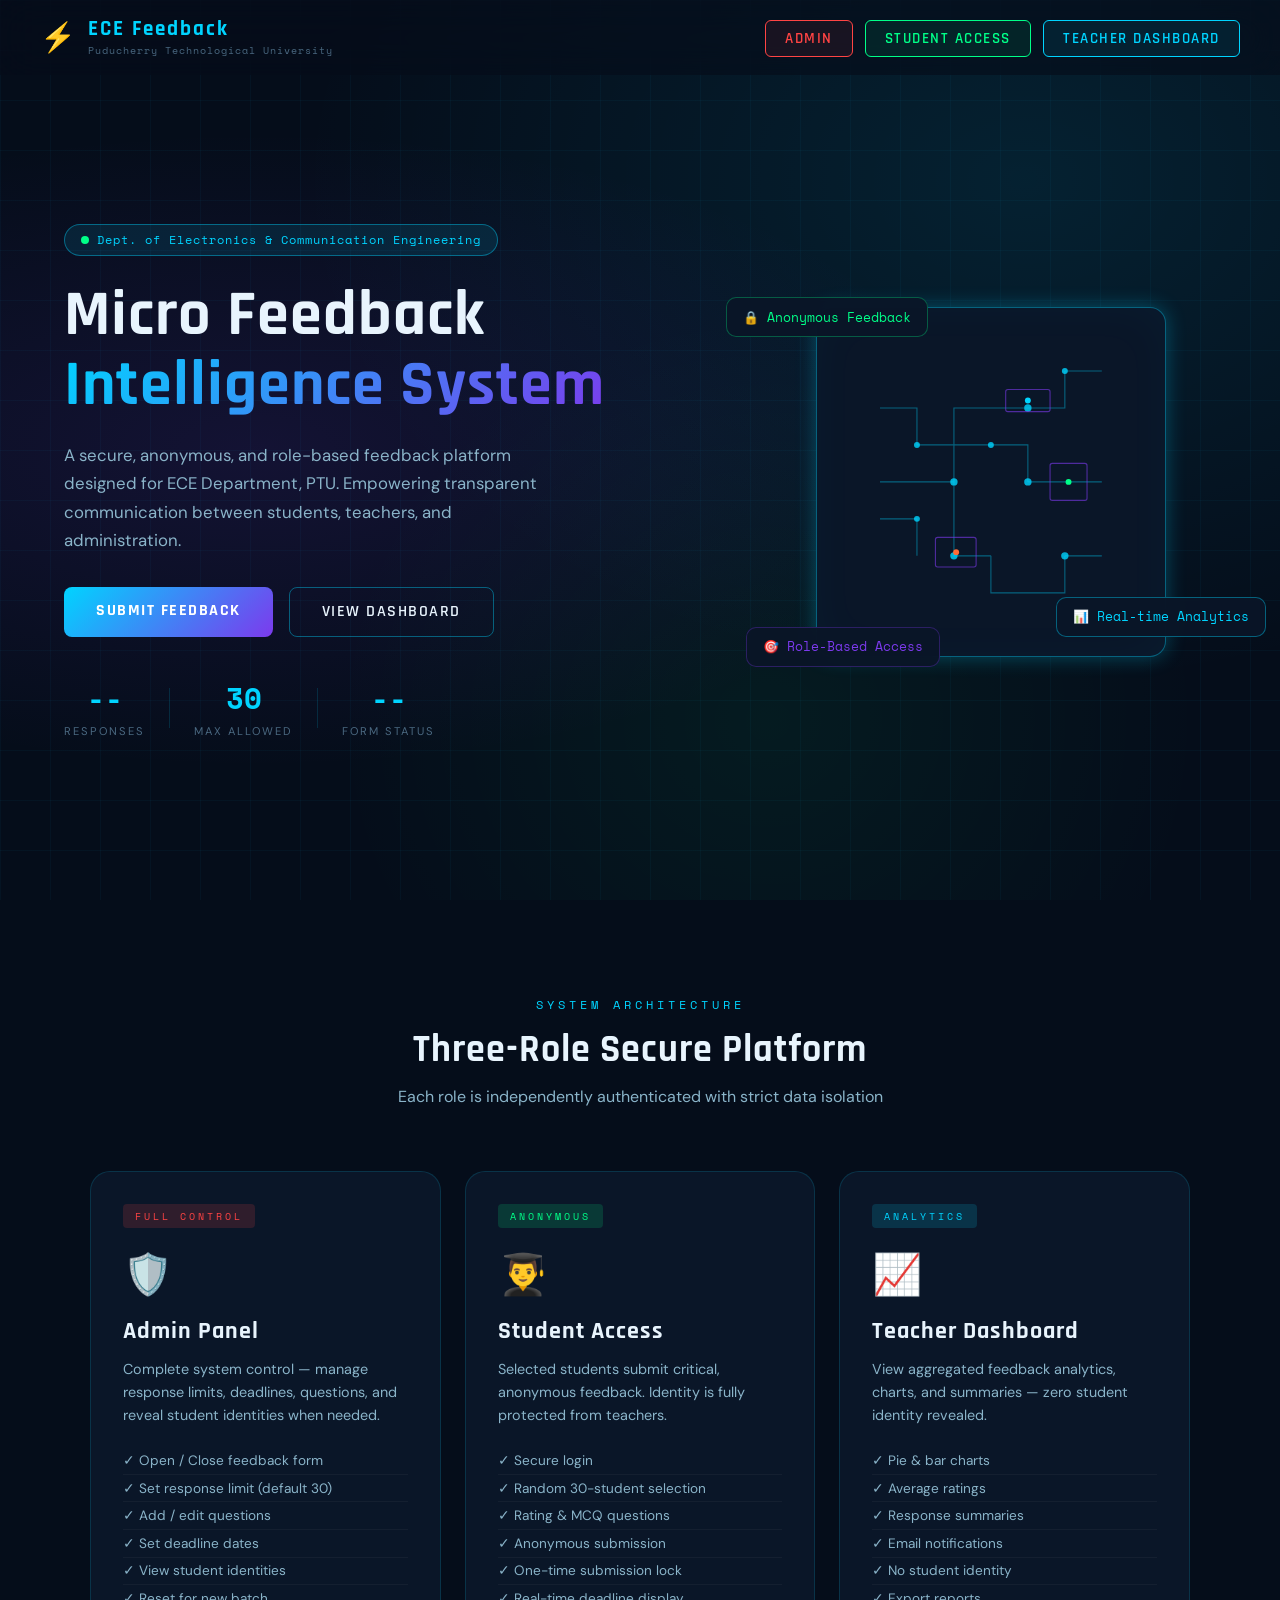
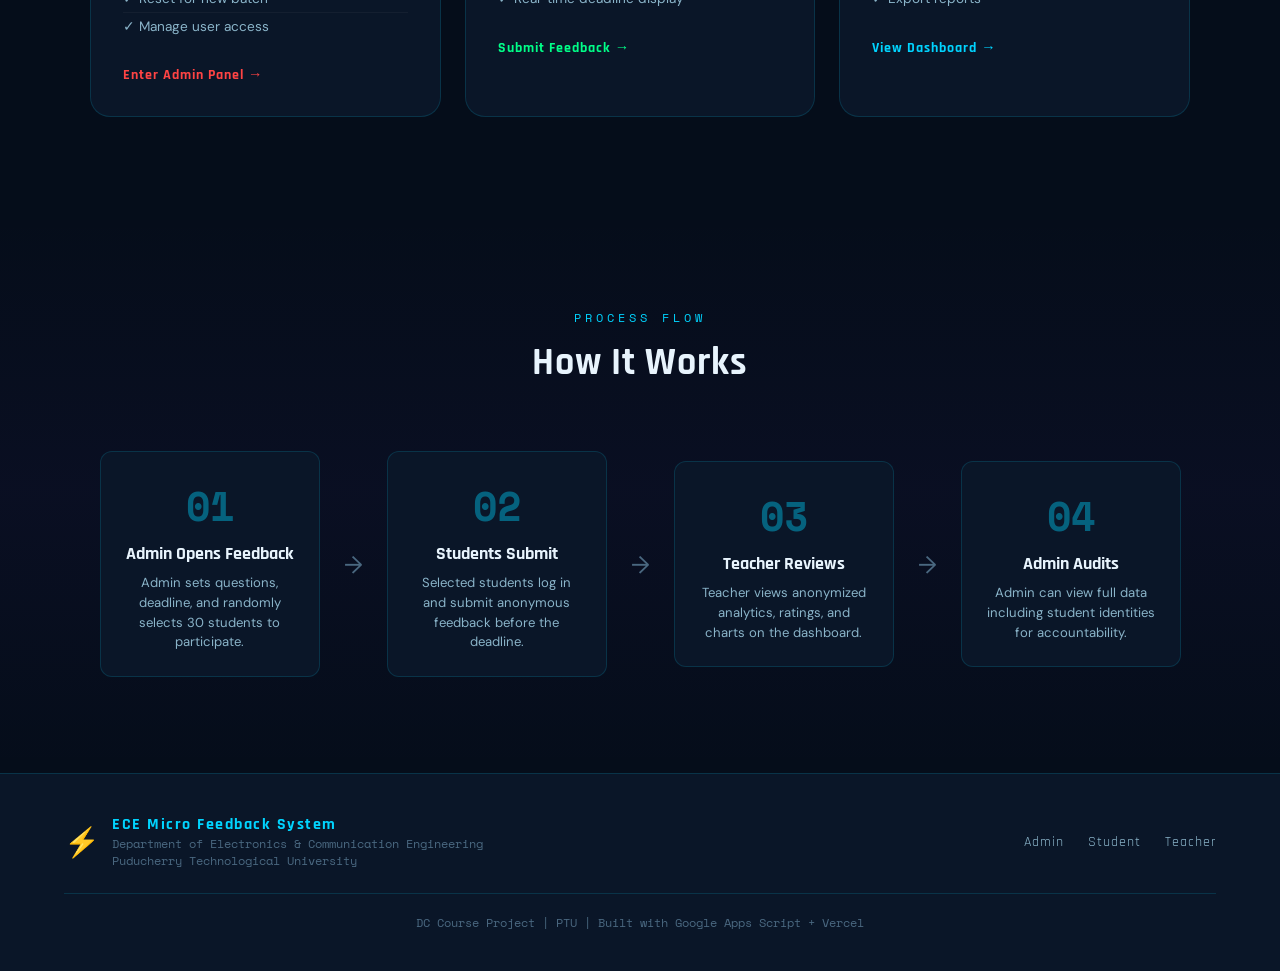
==== commit ff5f38ab: "Update index.html" ====
--- a/index.html
+++ b/index.html
@@ -225,7 +225,7 @@
       <div>
         <div class="footer-title">ECE Micro Feedback System</div>
         <div class="footer-sub">Department of Electronics & Communication Engineering</div>
-        <div class="footer-sub">Punjab Technical University</div>
+        <div class="footer-sub">Puducherry Technological University</div>
       </div>
     </div>
     <div class="footer-links">
